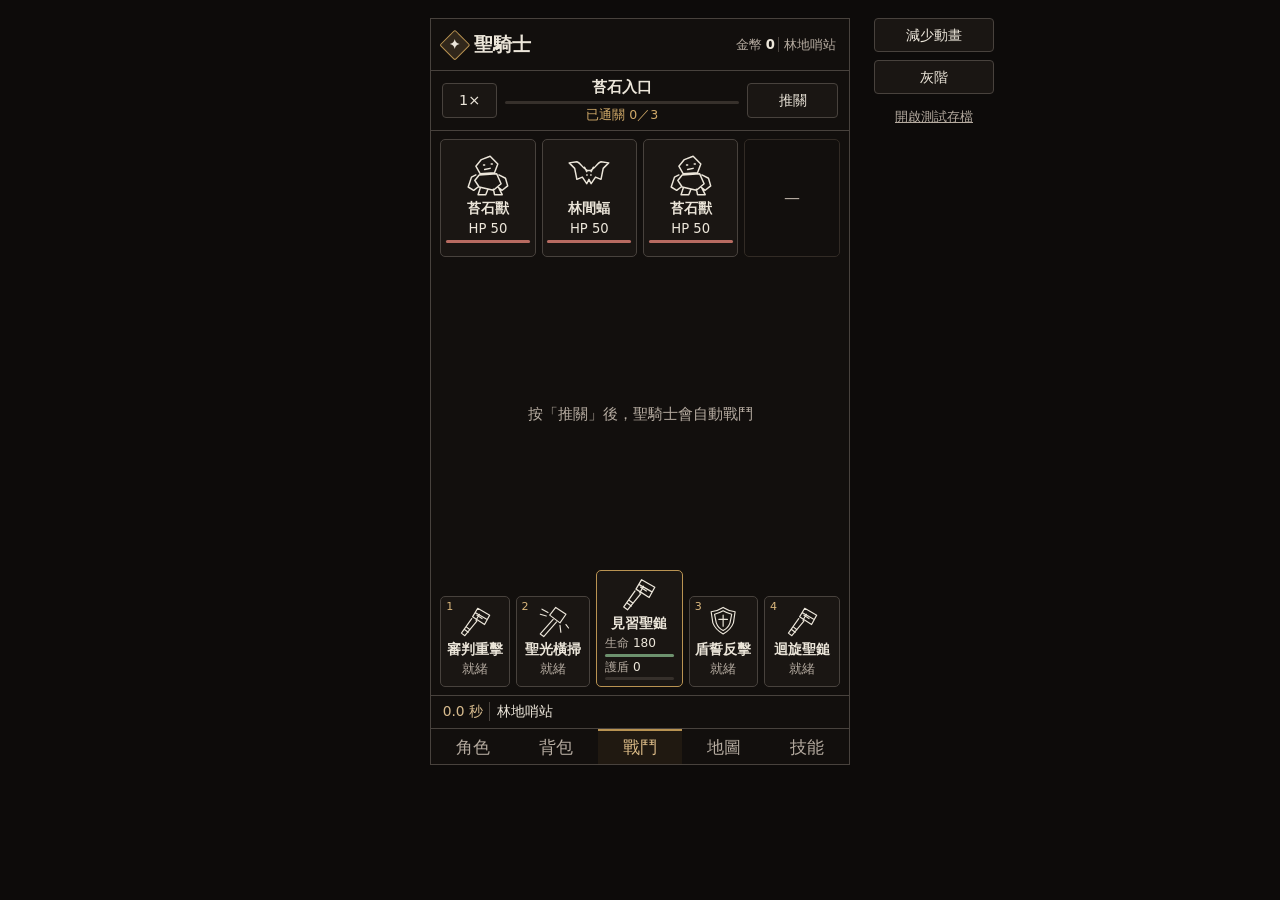
==== showcase/play/index.html @ ff89502d "Add playable Paladin idle slice" ====
<!doctype html>
<html lang="zh-Hant">
<head>
  <meta charset="utf-8">
  <meta name="viewport" content="width=device-width, initial-scale=1">
  <title>聖騎士・林地哨站｜Maple Idle</title>
  <link rel="stylesheet" href="../art/03/style.css">
  <link rel="stylesheet" href="./play.css">
  <script type="module" src="./app.mjs"></script>
</head>
<body>
<main class="layout">
  <section class="game" aria-label="聖騎士戰鬥">
    <header class="hud">
      <h1><span class="rank" aria-hidden="true"><span>✦</span></span>聖騎士</h1>
      <p>金幣 <b id="gold">0</b><span id="zone">林地哨站</span></p>
    </header>
    <section class="progress" aria-label="戰鬥進度">
      <button id="speed" type="button" aria-label="四倍速" aria-pressed="false">1×</button>
      <div><strong id="battle-status">苔石入口</strong><div id="progress" class="meter progress-meter" aria-hidden="true"></div><small id="stage-status">林地哨站</small></div>
      <button id="action" type="button">推關</button>
    </section>
    <section class="enemies" id="enemies" aria-label="敵方"></section>
    <section id="field" class="field" aria-label="技能特效">
      <div class="event">
        <svg class="effect" viewBox="0 0 100 110" aria-hidden="true">
          <g class="fx block"><path class="beam" d="M50 2 48 67"/><path class="trace" d="M18 71Q49 98 82 71M24 76Q51 92 74 77M39 68l-5-5m30 4 5-7m-24 8-1-7m11 8 3-9"/></g>
          <g class="fx hit"><path class="trace" d="M14 80Q47 62 83 23M21 78Q65 62 91 22M56 28l4-9m-35 35-10 3m56 7 10 2M43 66l-6 9"/></g>
          <g class="fx ice"><path class="trace" d="M20 42V25h17m26 0h17v17m0 30v17H63m-26 0H20V72M35 73l30-32m-30 0 30 32"/></g>
          <g class="fx buff"><path class="trace" d="m50 18 7 31 29 8-29 8-7 31-7-31-29-8 29-8ZM25 31l9 10m41-10L65 41m10 41L65 72m-40 10 9-10"/></g>
        </svg>
        <div class="event-copy"><strong id="effect-label"></strong><span id="effect-detail"></span></div>
      </div>
      <p id="field-note" class="field-note">按「推關」後，聖騎士會自動戰鬥</p>
    </section>
    <section class="allies" id="allies" aria-label="我方技能與武器"></section>
    <footer class="bottom">
      <p class="report"><time id="report-time">0.0 秒</time><span id="report-text">林地哨站</span></p>
      <nav aria-label="遊戲頁籤">
        <button type="button" data-panel="character">角色</button><button type="button" data-panel="bag">背包</button><button type="button" data-panel="battle" aria-current="page">戰鬥</button><button type="button" data-panel="map">地圖</button><button type="button" data-panel="skills">技能</button>
      </nav>
    </footer>
  </section>
  <aside class="tools" aria-label="顯示設定">
    <button type="button" id="motion" aria-pressed="false">減少動畫</button>
    <button type="button" id="gray" aria-pressed="false">灰階</button>
    <a id="tester" href="./?test=1">開啟測試存檔</a>
  </aside>
</main>
<dialog id="panel" aria-labelledby="panel-title">
  <header><h2 id="panel-title"></h2><form method="dialog"><button>返回戰鬥</button></form></header>
  <p id="notice" role="status"></p>
  <div id="panel-body"></div>
</dialog>
</body>
</html>
---- showcase/art/03/style.css ----
:root {
  color-scheme: dark;
  --field: #120f0d;
  --surface: #1a1613;
  --line: #48423d;
  --gold: #b99352;
  --text: #ece6da;
  --muted: #b5aba0;
  font: 16px/1.35 system-ui, "Microsoft JhengHei", sans-serif;
  color: var(--text);
  background: #0d0b0a;
}
* { box-sizing: border-box; }
body { margin: 0; }
body.gray { filter: grayscale(1); }
button { font: inherit; color: inherit; background: var(--surface); border: 1px solid var(--line); border-radius: 4px; cursor: pointer; }
button:hover { border-color: var(--gold); }
button:focus-visible { outline: 2px solid #ead2a3; outline-offset: 2px; z-index: 1; }
button[aria-pressed=true] { border-color: var(--gold); color: #e7c78d; }
.layout { position: relative; max-width: 420px; margin: 18px auto; }
.game { width: 100%; aspect-ratio: 9 / 16; display: grid; grid-template-rows: 6.3% 7.2% 18.8% 40.8% 17.7% 9.2%; background: var(--field); border: 1px solid var(--line); container-type: inline-size; }
.hud, .progress, .report { border-bottom: 1px solid var(--line); }
.hud { display: flex; align-items: center; justify-content: space-between; gap: 7px; padding: 0 3%; }
h1 { display: flex; align-items: center; gap: 9px; font-size: 4.6cqw; margin: 0; white-space: nowrap; }
.rank { display: inline-grid; place-items: center; width: 5.2cqw; height: 5.2cqw; border: 1px solid var(--gold); background: #31271b; transform: rotate(45deg); border-radius: 2px; }
.rank span { transform: rotate(-45deg); font-size: 3.2cqw; }
.hud p { color: var(--muted); font-size: 3.15cqw; margin: 0; white-space: nowrap; }
.hud p span { border-left: 1px solid var(--line); padding-left: .4em; margin-left: .25em; }
.progress { display: grid; grid-template-columns: 13% 1fr 13%; align-items: center; gap: 3%; padding: 0 2.6%; text-align: center; }
.progress button { min-height: 32px; font-size: 3.45cqw; }
.progress strong { display: block; font-size: 3.6cqw; font-weight: 600; }
.progress small { display: block; color: #d1aa69; font-size: 3.0cqw; }
.meter { height: 3px; width: 100%; background: #36302b; border-radius: 20px; }
.meter::before { display: block; content: ""; width: var(--fill,100%); height: 100%; background: var(--bar,#b86b61); border-radius: inherit; }
.progress-meter { --fill: 48%; --bar: var(--gold); margin: 3px 0; }
.enemies,.allies { display: grid; padding: 2% 2.2% 0; gap: 1.5%; min-height: 0; }
.enemies { grid-template-columns: repeat(4,minmax(0,1fr)); }
.allies { grid-template-columns: 1fr 1.07fr 1.25fr 1fr 1.09fr; align-items: end; padding-top: 0; padding-bottom: 2%; }
.slot { display: flex; flex-direction: column; justify-content: center; align-items: center; gap: 3px; min-width: 0; padding: 4px 5%; background: var(--surface); border: 1px solid var(--line); border-radius: 5px; text-align: center; }
.slot strong,.slot small { white-space: nowrap; }
.slot strong { font-size: 3.35cqw; font-weight: 600; }
.slot small { color: var(--muted); font-size: 3cqw; }
.slot .value { font-size: 3.15cqw; font-variant-numeric: tabular-nums; }
.icon { width: 10.5cqw; height: 10.5cqw; color: var(--text); flex: none; }
.icon svg { width: 100%; height: 100%; display: block; }
.fallen { color: var(--muted); }
.fallen .icon { opacity: .65; }
.boss,.core { border-color: var(--gold); }
#boss-state { color: #d9b67c; }
.boss.hit { outline: 1px solid #f5e2c0; }
.boss.hit .enemy-hp { background: #e4baa4; }
.boss.frozen .icon { color: #918e87; outline: 1px solid #a9c7cf; outline-offset: -3px; clip-path: polygon(0 0,33% 0,33% 8%,67% 8%,67% 0,100% 0,100% 33%,92% 33%,92% 67%,100% 67%,100% 100%,67% 100%,67% 92%,33% 92%,33% 100%,0 100%,0 67%,8% 67%,8% 33%,0 33%); }
.skill { height: 78%; width: 100%; }
.skill .icon { width: 8.2cqw; height: 8.2cqw; }
.skill[aria-pressed=true] small { color: #dfbd83; }
.core { height: 100%; }
.core .icon { width: 9cqw; height: 9cqw; }
.core.emphasis { box-shadow: inset 0 0 12px #8d622745; }
.resources { text-align: left; width: 100%; padding: 0 5%; font-size: 2.9cqw; color: var(--muted); }
.resources b { font-weight: 500; color: var(--text); }
.resources .meter { margin: 2px 0; }
.health { --bar: #6d926e; }
.shield { --bar: #73adb0; --fill: 29%; }
.field { position: relative; min-height: 0; color: #dbb470; }
.event { display: flex; position: absolute; top: 47%; left: 50%; transform: translate(-46%,-50%); align-items: end; gap: 5px; }
.effect { width: 23cqw; height: 25cqw; display: block; fill: none; stroke: currentColor; stroke-linejoin: round; stroke-linecap: round; stroke-width: 1.9; flex: none; }
.beam { stroke-width: 2.6; opacity: .6; }
.fx { display: none; }
.field[data-event=hit] .hit,.field[data-event=block] .block,.field[data-event=ice] .ice,.field[data-event=buff] .buff { display: block; }
.field[data-event=ice] { color: #bed6df; }
.event-copy { margin-bottom: 5.4cqw; white-space: nowrap; color: var(--text); font-size: 4.1cqw; }
.event-copy span { display: block; color: #8fc7ca; font-size: 3.4cqw; }
.event-copy span:empty { display: none; }
.field.play .beam,.field.play .trace { stroke-dasharray: 205; animation: ink 440ms ease-out both; }
.field.play .event-copy { animation: appear 300ms ease-out both; }
.field.fast.play .beam,.field.fast.play .trace,.field.fast.play .event-copy { animation-duration: 180ms; }
@keyframes ink { from { stroke-dashoffset: 205; opacity: 0; } to { stroke-dashoffset: 0; } }
@keyframes appear { from { opacity: 0; } to { opacity: 1; } }
@media(prefers-reduced-motion: reduce) { .field.play * { animation: none !important; } }
.bottom { display: grid; grid-template-rows: 48% 52%; border-top: 1px solid var(--line); }
.report { margin: 0; padding: 0 2.8%; display: flex; gap: .5em; align-items: center; white-space: nowrap; font-size: 3.3cqw; }
.report time { color: #d7bb8e; font-variant-numeric: tabular-nums; border-right: 1px solid var(--line); padding-right: .45em; }
nav { display: grid; grid-template-columns: repeat(5,1fr); }
nav button { background: none; border: 0; border-radius: 0; border-top: 2px solid transparent; color: var(--muted); font-size: 4cqw; }
nav button[aria-current] { border-top-color: var(--gold); color: #dcbc88; background: #201911; }
.tools { position: absolute; top: 0; left: calc(100% + 24px); display: grid; width: 120px; gap: 8px; }
.tools h2 { margin: 0 0 2px; font-size: 14px; color: var(--muted); }
.tools button, dialog button { padding: 5px 8px; font-size: 14px; min-height: 34px; }
dialog { background: var(--surface); color: var(--text); border: 1px solid var(--gold); max-width: min(340px,90vw); }
dialog::backdrop { background: #000a; }
dialog h2 { margin: 0; font-size: 20px; }
@media(max-width: 760px) {
  .layout { margin: 0 auto; }
  .tools { position: static; width: auto; display: flex; flex-wrap: wrap; justify-content: center; align-items: center; gap: 6px; padding: 8px 4px; }
  .tools h2 { margin: 0 4px 0 0; }
}
---- showcase/play/play.css ----
.game { grid-template-rows: 7% 8% 17% 42% 16.8% 9.2%; }
.hud h1 { font-family: Georgia, "Microsoft JhengHei", serif; }
.hud p b { color: var(--text); font-variant-numeric: tabular-nums; }
.progress { grid-template-columns: 14% 1fr 23%; gap: 2%; }
.progress button { min-height: 35px; }
.progress-meter { --fill: 0%; }
button:disabled, select:disabled { cursor: default; opacity: .54; }
.slot { gap: 2px; }
.slot.vacant { background: transparent; border-color: #322b25; color: var(--muted); }
.slot.hit { outline: 1px solid #e4baa4; }
.slot.charging { border-style: dashed; border-color: #d1aa69; }
.slot.interrupted { background: repeating-linear-gradient(135deg,#191612 0 5px,#292319 5px 6px); }
.slot .icon { max-height: 70%; }
.allies .skill, .allies .core { min-height: 0; }
.allies .skill strong { font-size: min(3.35cqw, 15px); }
.allies .skill { position: relative; min-height: 65px; }
.allies .skill .order { position: absolute; top: 3px; left: 5px; font-size: 2.65cqw; color: #d9b67c; }
.report span { min-width: 0; overflow: hidden; text-overflow: ellipsis; }
.report time { flex: none; }
.field-note { position: absolute; left: 8%; right: 8%; top: 47%; text-align: center; color: var(--muted); margin: 0; font-size: 3.7cqw; }
.field[data-event=charge], .field[data-event=hurt] { color: #e5a292; }
.field[data-event=charge] .buff, .field[data-event=hurt] .hit { display: block; }
.field[data-event]:not([data-event=""]) .effect { opacity: .9; }
body.reduce .field * { animation: none !important; }
body.gray dialog { filter: grayscale(1); }
.tools a { color: var(--muted); font-size: 13px; text-align: center; padding: 6px; }
.tools a:focus-visible { outline: 2px solid #ead2a3; }
dialog { width: min(480px, calc(100vw - 24px)); max-width: none; max-height: 88dvh; padding: 14px; }
dialog header { display: flex; gap: 6px; justify-content: space-between; align-items: center; }
dialog p { font-size: 14px; color: var(--muted); margin: 8px 0; }
dialog #notice:empty { display: none; }
dialog #notice { color: #e6c692; }
dialog h3 { margin: 14px 0 6px; font-size: 15px; color: #d9b67c; }
dialog ol { padding: 0; list-style: none; }
dialog li { margin: 0; }
dialog select { min-height: 34px; min-width: 0; max-width: 100%; font: inherit; font-size: 14px; color: inherit; background: #211b16; border: 1px solid var(--line); }
.sheet-row { display: flex; align-items: center; justify-content: space-between; gap: 8px; padding: 7px 0; border-bottom: 1px solid var(--line); }
.sheet-row small { display: block; color: var(--muted); }
.sheet-row strong { font-size: 14px; }
.sheet-actions { display: flex; align-items: center; gap: 5px; flex-wrap: wrap; }
.sheet-row .sheet-actions { justify-content: end; flex: none; }
.sheet-actions button { min-width: 34px; }
.item { border: 1px solid var(--line); margin-top: 8px; padding: 8px; }
.item .sheet-row:first-child { padding-top: 0; }
.item .sheet-row:last-child { border: 0; padding-bottom: 0; }
.affix { font-size: 14px; }
.log-list { margin: 4px 0; max-height: 42dvh; overflow: auto; font-size: 13px; }
.log-list li { padding: 4px 0; border-bottom: 1px solid var(--line); }
.log-list time { color: #d9b67c; padding-right: 6px; }
@media(max-width: 360px) {
  .sheet-row { gap: 4px; }
  dialog { padding: 10px; }
}
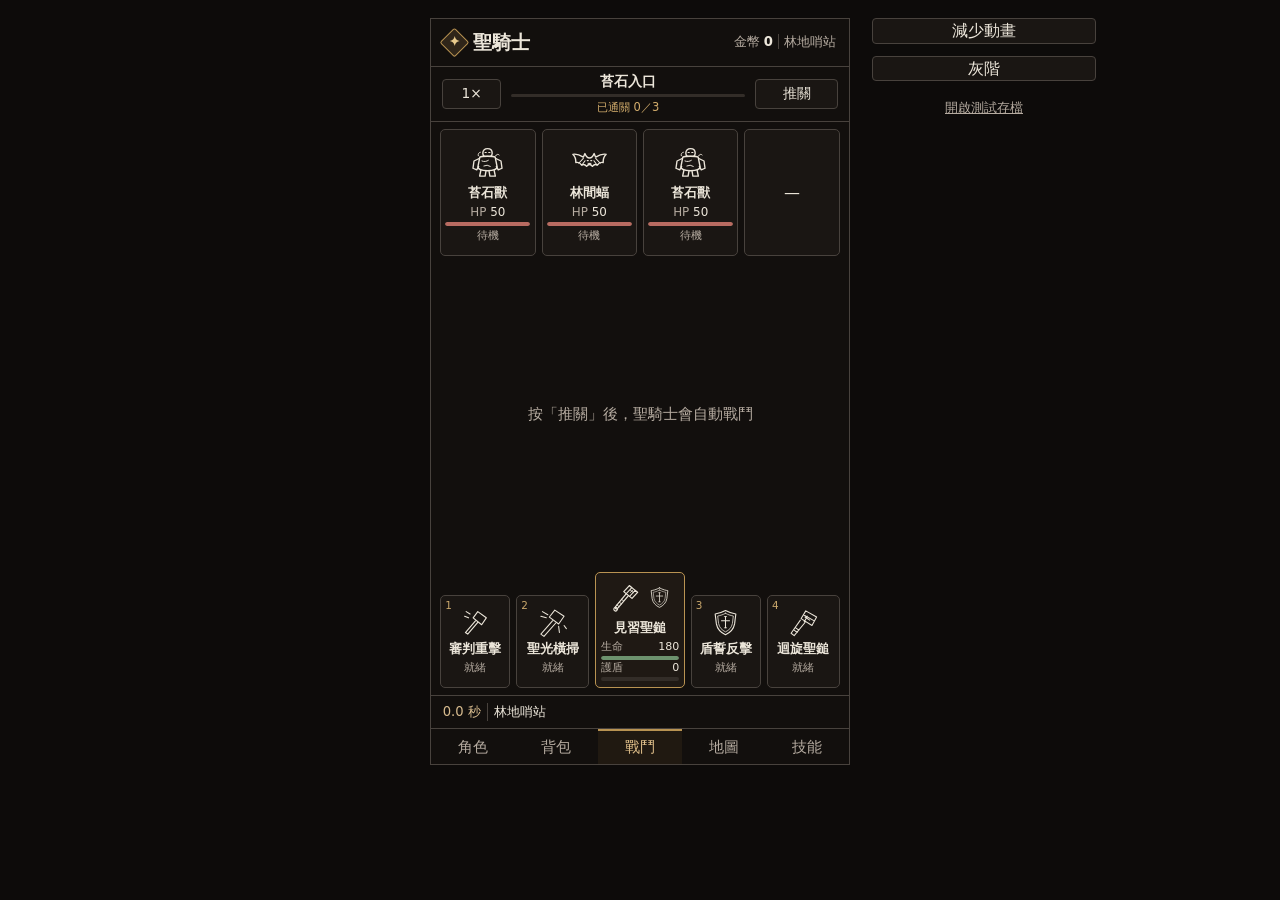
==== commit d2f364e6: "Integrate agy’s directional combat art into the playable Paladin battle" ====
--- a/showcase/play/index.html
+++ b/showcase/play/index.html
@@ -4,7 +4,7 @@
   <meta charset="utf-8">
   <meta name="viewport" content="width=device-width, initial-scale=1">
   <title>聖騎士・林地哨站｜Maple Idle</title>
-  <link rel="stylesheet" href="../art/03/style.css">
+  <link rel="stylesheet" href="./battle-art.css">
   <link rel="stylesheet" href="./play.css">
   <script type="module" src="./app.mjs"></script>
 </head>
@@ -17,20 +17,14 @@
     </header>
     <section class="progress" aria-label="戰鬥進度">
       <button id="speed" type="button" aria-label="四倍速" aria-pressed="false">1×</button>
-      <div><strong id="battle-status">苔石入口</strong><div id="progress" class="meter progress-meter" aria-hidden="true"></div><small id="stage-status">林地哨站</small></div>
+      <div class="progress-mid"><strong id="battle-status">苔石入口</strong><div id="progress" class="meter progress-meter" aria-hidden="true"></div><small id="stage-status">林地哨站</small></div>
       <button id="action" type="button">推關</button>
     </section>
     <section class="enemies" id="enemies" aria-label="敵方"></section>
     <section id="field" class="field" aria-label="技能特效">
-      <div class="event">
-        <svg class="effect" viewBox="0 0 100 110" aria-hidden="true">
-          <g class="fx block"><path class="beam" d="M50 2 48 67"/><path class="trace" d="M18 71Q49 98 82 71M24 76Q51 92 74 77M39 68l-5-5m30 4 5-7m-24 8-1-7m11 8 3-9"/></g>
-          <g class="fx hit"><path class="trace" d="M14 80Q47 62 83 23M21 78Q65 62 91 22M56 28l4-9m-35 35-10 3m56 7 10 2M43 66l-6 9"/></g>
-          <g class="fx ice"><path class="trace" d="M20 42V25h17m26 0h17v17m0 30v17H63m-26 0H20V72M35 73l30-32m-30 0 30 32"/></g>
-          <g class="fx buff"><path class="trace" d="m50 18 7 31 29 8-29 8-7 31-7-31-29-8 29-8ZM25 31l9 10m41-10L65 41m10 41L65 72m-40 10 9-10"/></g>
-        </svg>
-        <div class="event-copy"><strong id="effect-label"></strong><span id="effect-detail"></span></div>
-      </div>
+      <svg id="vfx-stage" class="vfx-stage" aria-hidden="true"></svg>
+      <div id="enemy-callouts" class="callout-band top-band" aria-hidden="true"></div>
+      <div id="ally-callouts" class="callout-band bottom-band" aria-hidden="true"></div>
       <p id="field-note" class="field-note">按「推關」後，聖騎士會自動戰鬥</p>
     </section>
     <section class="allies" id="allies" aria-label="我方技能與武器"></section>
--- a/showcase/play/battle-art.css
+++ b/showcase/play/battle-art.css
@@ -0,0 +1,514 @@
+:root {
+  color-scheme: dark;
+  --bg: #0d0b0a;
+  --field: #120f0d;
+  --surface: #1a1613;
+  --surface-raise: #231d18;
+  --line: #48423d;
+  --gold: #b99352;
+  --gold-bright: #e9cb8d;
+  --text: #ece6da;
+  --muted: #b5aba0;
+  --enemy-bar: #b86b61;
+  --enemy-strike: #d8907e;
+  --hp-bar: #6d926e;
+  --heal: #8cc290;
+  --shield-bar: #73adb0;
+  --interrupt: #bfd8e0;
+  font: 16px/1.35 system-ui, "Microsoft JhengHei", "Noto Sans TC", sans-serif;
+  color: var(--text);
+  background: var(--bg);
+}
+
+* { box-sizing: border-box; }
+body { margin: 0; background: var(--bg); color: var(--text); }
+body.gray { filter: grayscale(1); }
+
+button {
+  font: inherit;
+  color: inherit;
+  background: var(--surface);
+  border: 1px solid var(--line);
+  border-radius: 4px;
+  cursor: pointer;
+}
+button:hover:not(:disabled) { border-color: var(--gold); }
+button:disabled { cursor: default; opacity: 0.56; }
+button:focus-visible { outline: 2px solid #f0d7a4; outline-offset: 2px; z-index: 2; }
+button[aria-pressed="true"] {
+  border-color: var(--gold);
+  background: #2b2217;
+  color: var(--gold-bright);
+}
+
+.layout {
+  position: relative;
+  max-width: 420px;
+  margin: 18px auto;
+}
+
+/* 9:16 舞台：中央戰場嚴格維持 42% 高度 */
+.game {
+  width: 100%;
+  aspect-ratio: 9 / 16;
+  display: grid;
+  grid-template-rows: 6.4% 7.4% 18.2% 42.0% 16.8% 9.2%;
+  background: var(--field);
+  border: 1px solid var(--line);
+  container-type: inline-size;
+  overflow: hidden;
+}
+
+.hud, .progress, .report { border-bottom: 1px solid var(--line); }
+
+.hud {
+  display: flex;
+  align-items: center;
+  justify-content: space-between;
+  gap: 8px;
+  padding: 0 3%;
+}
+h1 {
+  display: flex;
+  align-items: center;
+  gap: 9px;
+  margin: 0;
+  font-family: Georgia, "Microsoft JhengHei", serif;
+  font-size: 4.5cqw;
+  white-space: nowrap;
+}
+.rank {
+  display: inline-grid;
+  place-items: center;
+  width: 5cqw;
+  height: 5cqw;
+  border: 1px solid var(--gold);
+  background: #2f2519;
+  transform: rotate(45deg);
+  border-radius: 2px;
+}
+.rank span { transform: rotate(-45deg); font-size: 3cqw; color: var(--gold-bright); }
+.hud p { margin: 0; font-size: 3.15cqw; color: var(--muted); white-space: nowrap; }
+.hud p b { color: var(--text); font-variant-numeric: tabular-nums; }
+.hud p span { border-left: 1px solid var(--line); padding-left: 0.45em; margin-left: 0.35em; }
+
+.progress {
+  display: grid;
+  grid-template-columns: 15% minmax(0, 1fr) 21%;
+  align-items: center;
+  gap: 2.5%;
+  padding: 0 2.6%;
+  text-align: center;
+}
+.progress button { min-height: 30px; font-size: 3.3cqw; padding: 2px 4px; white-space: nowrap; }
+.progress-mid { min-width: 0; overflow: hidden; }
+.progress-mid strong {
+  display: block;
+  font-size: 3.4cqw;
+  font-weight: 600;
+  white-space: nowrap;
+  overflow: hidden;
+  text-overflow: ellipsis;
+}
+.progress-mid small {
+  display: block;
+  font-size: 2.75cqw;
+  color: #d3ad6c;
+  white-space: nowrap;
+  overflow: hidden;
+  text-overflow: ellipsis;
+}
+
+.meter {
+  height: 3.5px;
+  width: 100%;
+  background: #332d28;
+  border-radius: 10px;
+  overflow: hidden;
+  position: relative;
+}
+.meter::before {
+  content: "";
+  display: block;
+  width: var(--fill, 100%);
+  height: 100%;
+  background: var(--bar, var(--enemy-bar));
+  border-radius: inherit;
+  transition: width 220ms ease-out;
+}
+.progress-meter { --fill: 52%; --bar: var(--gold); margin: 3px 0; }
+.health { --bar: var(--hp-bar); }
+.shield { --bar: var(--shield-bar); }
+
+/* 上排敵槽與下排我方槽 */
+.enemies, .allies {
+  display: grid;
+  gap: 1.5%;
+  min-height: 0;
+  padding: 0 2.2%;
+}
+.enemies {
+  grid-template-columns: repeat(4, minmax(0, 1fr));
+  padding-top: 1.8%;
+  padding-bottom: 0.4%;
+}
+.allies {
+  grid-template-columns: 1fr 1.04fr 1.28fr 1fr 1.04fr;
+  align-items: end;
+  padding-top: 0.4%;
+  padding-bottom: 1.8%;
+}
+
+.slot {
+  position: relative;
+  display: flex;
+  flex-direction: column;
+  justify-content: center;
+  align-items: center;
+  gap: 2px;
+  min-width: 0;
+  padding: 4px 4.5%;
+  background: var(--surface);
+  border: 1px solid var(--line);
+  border-radius: 5px;
+  text-align: center;
+  transition: border-color 140ms ease, box-shadow 140ms ease, background-color 140ms ease;
+}
+
+.slot-icon {
+  width: 9.8cqw;
+  height: 9.8cqw;
+  flex: none;
+  position: relative;
+  display: grid;
+  place-items: center;
+}
+.slot-icon img, .slot-icon svg {
+  width: 100%;
+  height: 100%;
+  display: block;
+  object-fit: contain;
+}
+.slot-name { font-size: 3.15cqw; font-weight: 600; white-space: nowrap; }
+.slot-hp { font-size: 2.85cqw; color: var(--muted); white-space: nowrap; font-variant-numeric: tabular-nums; }
+.slot-hp b { color: var(--text); font-weight: 500; }
+.slot-state, .slot-cd { font-size: 2.75cqw; color: var(--muted); white-space: nowrap; }
+
+.enemy.boss { border-color: #7e6540; }
+.enemy.fallen { opacity: 0.62; background: #151210; }
+
+/* 敵方狀態標記：蓄力 / 出手 / 受擊 / 打斷（均限於槽框外緣與頭像，不遮名字與血條） */
+.slot.source-active {
+  border-color: var(--gold-bright);
+  box-shadow: inset 0 0 0 1px var(--gold), 0 0 0 1px #b9935255;
+  background: #271f15;
+}
+.slot.source-active .slot-cd,
+.slot.source-active .slot-state { color: var(--gold-bright); }
+
+.slot.enemy-source {
+  border-color: var(--enemy-strike);
+  box-shadow: inset 0 0 0 1px var(--enemy-strike);
+  background: #261916;
+}
+.slot.enemy-source .slot-state { color: #f0b5a6; }
+
+.slot.charging {
+  border-style: dashed;
+  border-width: 1.5px;
+  border-color: var(--gold-bright);
+  background: #241b12;
+}
+.slot.charging .slot-state { color: var(--gold-bright); font-weight: 600; }
+
+.slot.hit-target {
+  border-color: #f3dfc0;
+  box-shadow: inset 0 0 0 1px #f3dfc0;
+  background: #29211b;
+}
+.slot.hit-target .enemy-hp { background: #6b4e45; }
+
+.slot.counter-target {
+  border-color: var(--gold-bright);
+  box-shadow: inset 0 0 0 1px var(--gold-bright);
+  background: #282016;
+}
+
+/* 打斷：四角實心 L 型角框（包在敵槽四角）＋斜紋底，解除蓄力虛線 */
+.slot.interrupted {
+  border-color: var(--interrupt);
+  border-style: solid;
+  background: repeating-linear-gradient(135deg, #181a1b 0 6px, #24282b 6px 7px);
+}
+.slot.interrupted::before,
+.slot.interrupted::after {
+  content: "";
+  position: absolute;
+  inset: -2px;
+  pointer-events: none;
+  border-radius: 5px;
+}
+.slot.interrupted::before {
+  background:
+    linear-gradient(var(--interrupt), var(--interrupt)) left top / 11px 2.5px no-repeat,
+    linear-gradient(var(--interrupt), var(--interrupt)) left top / 2.5px 11px no-repeat,
+    linear-gradient(var(--interrupt), var(--interrupt)) right top / 11px 2.5px no-repeat,
+    linear-gradient(var(--interrupt), var(--interrupt)) right top / 2.5px 11px no-repeat;
+}
+.slot.interrupted::after {
+  background:
+    linear-gradient(var(--interrupt), var(--interrupt)) left bottom / 11px 2.5px no-repeat,
+    linear-gradient(var(--interrupt), var(--interrupt)) left bottom / 2.5px 11px no-repeat,
+    linear-gradient(var(--interrupt), var(--interrupt)) right bottom / 11px 2.5px no-repeat,
+    linear-gradient(var(--interrupt), var(--interrupt)) right bottom / 2.5px 11px no-repeat;
+}
+.slot.interrupted .slot-icon img { opacity: 0.65; filter: grayscale(1); }
+.slot.interrupted .slot-state { color: var(--interrupt); font-weight: 600; }
+
+/* 我方核心與技能槽 */
+.skill { height: 80%; width: 100%; }
+.skill .slot-icon { width: 7.4cqw; height: 7.4cqw; color: var(--text); }
+.skill .order {
+  position: absolute;
+  top: 2px;
+  left: 4px;
+  font-size: 2.5cqw;
+  color: #c9a76b;
+  font-variant-numeric: tabular-nums;
+}
+
+.core {
+  height: 100%;
+  border-color: var(--gold);
+  background: #1f1914;
+  padding: 4px 5%;
+}
+.core-emblems {
+  display: flex;
+  align-items: center;
+  justify-content: center;
+  gap: 3px;
+  height: 9.2cqw;
+}
+.emblem-hammer { width: 8.6cqw; height: 8.6cqw; display: block; }
+.emblem-shield { width: 6.2cqw; height: 6.2cqw; display: block; opacity: 0.92; }
+
+.core.core-hurt {
+  border-color: var(--enemy-strike);
+  box-shadow: inset 0 0 0 1.5px var(--enemy-strike);
+  background: #2a1a17;
+}
+.core.core-block {
+  border-color: var(--gold-bright);
+  box-shadow: inset 0 0 0 1.5px var(--gold-bright), inset 0 6px 10px -6px #e9cb8d88;
+  background: #272016;
+}
+.core.core-heal {
+  border-color: var(--heal);
+  box-shadow: inset 0 0 0 1.5px var(--heal);
+  background: #18231a;
+}
+
+.resources { width: 100%; display: grid; gap: 1.5px; margin-top: 1px; }
+.res-line {
+  display: flex;
+  justify-content: space-between;
+  font-size: 2.65cqw;
+  color: var(--muted);
+  font-variant-numeric: tabular-nums;
+}
+.res-line b { color: var(--text); font-weight: 500; }
+
+/* 中央 42% 留白戰場：平時完全純淨，僅在出手瞬間承載短軌跡與貼槽落點 */
+.field {
+  position: relative;
+  min-height: 0;
+  overflow: hidden;
+  background: var(--field);
+}
+
+.vfx-stage {
+  position: absolute;
+  inset: 0;
+  width: 100%;
+  height: 100%;
+  display: block;
+  pointer-events: none;
+}
+
+.callout-band {
+  position: absolute;
+  left: 0;
+  right: 0;
+  pointer-events: none;
+  z-index: 2;
+}
+.top-band { top: 4px; height: 28px; }
+.bottom-band { bottom: 4px; height: 30px; }
+
+.callout {
+  position: absolute;
+  transform: translateX(-50%);
+  display: inline-flex;
+  align-items: center;
+  gap: 3px;
+  padding: 2px 6px;
+  border-radius: 3px;
+  background: #14110ee8;
+  border: 1px solid var(--line);
+  font-size: 3.35cqw;
+  font-weight: 700;
+  line-height: 1.15;
+  white-space: nowrap;
+  font-variant-numeric: tabular-nums;
+  opacity: 0;
+}
+.callout.show { opacity: 1; }
+.callout .dir-glyph { font-size: 2.6cqw; opacity: 0.9; }
+
+.callout.tone-hit { border-color: #d6b681; color: #f6e7c8; }
+.callout.tone-counter { border-color: var(--gold-bright); color: var(--gold-bright); }
+.callout.tone-hurt { border-color: var(--enemy-strike); color: #f4b7a7; }
+.callout.tone-block { border-color: var(--gold-bright); color: #fff1d0; background: #221b12f2; }
+.callout.tone-heal { border-color: var(--heal); color: #b7e2ba; background: #142016f2; }
+.callout.tone-interrupt { border-color: var(--interrupt); color: #dff2f7; background: #152024f2; }
+
+/* 軌跡線條動效（1× / 4× 由 --dur 控制，減少動畫時完全靜態） */
+.fx-stroke {
+  fill: none;
+  stroke-linecap: round;
+  stroke-linejoin: round;
+}
+.fx-anim-draw {
+  stroke-dasharray: var(--len, 180);
+  stroke-dashoffset: var(--len, 180);
+  animation: draw-trail var(--dur, 280ms) cubic-bezier(0.2, 0.75, 0.25, 1) var(--delay, 0ms) forwards;
+}
+.fx-anim-pop {
+  opacity: 0;
+  animation: pop-in var(--pop-dur, 180ms) ease-out var(--delay, 0ms) forwards;
+}
+.callout.animate-pop {
+  animation: callout-in var(--pop-dur, 180ms) ease-out var(--delay, 0ms) forwards;
+}
+
+@keyframes draw-trail {
+  0% { stroke-dashoffset: var(--len, 180); opacity: 0.25; }
+  75% { opacity: 1; }
+  100% { stroke-dashoffset: 0; opacity: 0.95; }
+}
+@keyframes pop-in {
+  from { opacity: 0; }
+  to { opacity: 1; }
+}
+@keyframes callout-in {
+  from { opacity: 0; transform: translateX(-50%) translateY(3px); }
+  to { opacity: 1; transform: translateX(-50%) translateY(0); }
+}
+
+/* 減少動畫模式：零閃動，呈現靜態方向符號、細虛線指引與落點 */
+body.reduce .fx-anim-draw,
+body.reduce .fx-anim-pop,
+body.reduce .callout.animate-pop,
+body.reduce .meter::before {
+  animation: none !important;
+  transition: none !important;
+  stroke-dashoffset: 0 !important;
+  opacity: 1 !important;
+}
+@media (prefers-reduced-motion: reduce) {
+  .fx-anim-draw, .fx-anim-pop, .callout.animate-pop, .meter::before {
+    animation: none !important;
+    transition: none !important;
+    stroke-dashoffset: 0 !important;
+    opacity: 1 !important;
+  }
+}
+
+/* 底部單行戰報＋五頁籤 */
+.bottom {
+  display: grid;
+  grid-template-rows: 48% 52%;
+  border-top: 1px solid var(--line);
+}
+.report {
+  margin: 0;
+  padding: 0 2.8%;
+  display: flex;
+  align-items: center;
+  gap: 0.5em;
+  white-space: nowrap;
+  font-size: 3.15cqw;
+  overflow: hidden;
+}
+.report time {
+  color: #d7bb8e;
+  font-variant-numeric: tabular-nums;
+  border-right: 1px solid var(--line);
+  padding-right: 0.45em;
+  flex: none;
+}
+.report span { min-width: 0; overflow: hidden; text-overflow: ellipsis; }
+
+nav { display: grid; grid-template-columns: repeat(5, 1fr); }
+nav button {
+  background: none;
+  border: 0;
+  border-radius: 0;
+  border-top: 2px solid transparent;
+  color: var(--muted);
+  font-size: 3.7cqw;
+}
+nav button[aria-current="page"] {
+  border-top-color: var(--gold);
+  color: #dfbf8a;
+  background: #201911;
+}
+
+/* 右側（桌面）／下方（手機）控制面板 */
+.tools {
+  position: absolute;
+  top: 0;
+  left: calc(100% + 22px);
+  width: 224px;
+  display: grid;
+  gap: 12px;
+}
+.tool-group {
+  background: var(--surface);
+  border: 1px solid var(--line);
+  border-radius: 6px;
+  padding: 10px;
+}
+.tool-group h2 {
+  margin: 0 0 8px;
+  font-size: 13px;
+  font-weight: 600;
+  color: var(--gold-bright);
+}
+.scenario-list { display: grid; gap: 6px; }
+.scenario-list button {
+  text-align: left;
+  padding: 6px 9px;
+  font-size: 13.5px;
+  min-height: 34px;
+}
+.toggle-row { display: flex; flex-wrap: wrap; gap: 6px; }
+.toggle-row button { flex: 1 1 46%; padding: 6px 8px; font-size: 13px; min-height: 34px; }
+
+.legend ul { list-style: none; margin: 0; padding: 0; display: grid; gap: 5px; font-size: 12.5px; color: var(--muted); }
+.legend li { display: flex; justify-content: space-between; gap: 8px; }
+.legend li span { color: var(--text); font-weight: 600; }
+
+@media (max-width: 760px) {
+  .layout { margin: 0 auto; max-width: 420px; }
+  .tools {
+    position: static;
+    width: 100%;
+    padding: 8px 6px 14px;
+    gap: 8px;
+  }
+  .scenario-list { grid-template-columns: repeat(2, minmax(0, 1fr)); }
+  .scenario-list button[data-scene="simultaneous"] { grid-column: span 2; }
+  .legend ul { grid-template-columns: repeat(2, minmax(0, 1fr)); }
+}
--- a/showcase/play/play.css
+++ b/showcase/play/play.css
@@ -1,31 +1,8 @@
-.game { grid-template-rows: 7% 8% 17% 42% 16.8% 9.2%; }
-.hud h1 { font-family: Georgia, "Microsoft JhengHei", serif; }
-.hud p b { color: var(--text); font-variant-numeric: tabular-nums; }
-.progress { grid-template-columns: 14% 1fr 23%; gap: 2%; }
-.progress button { min-height: 35px; }
-.progress-meter { --fill: 0%; }
-button:disabled, select:disabled { cursor: default; opacity: .54; }
-.slot { gap: 2px; }
-.slot.vacant { background: transparent; border-color: #322b25; color: var(--muted); }
-.slot.hit { outline: 1px solid #e4baa4; }
-.slot.charging { border-style: dashed; border-color: #d1aa69; }
-.slot.interrupted { background: repeating-linear-gradient(135deg,#191612 0 5px,#292319 5px 6px); }
-.slot .icon { max-height: 70%; }
-.allies .skill, .allies .core { min-height: 0; }
-.allies .skill strong { font-size: min(3.35cqw, 15px); }
-.allies .skill { position: relative; min-height: 65px; }
-.allies .skill .order { position: absolute; top: 3px; left: 5px; font-size: 2.65cqw; color: #d9b67c; }
-.report span { min-width: 0; overflow: hidden; text-overflow: ellipsis; }
-.report time { flex: none; }
 .field-note { position: absolute; left: 8%; right: 8%; top: 47%; text-align: center; color: var(--muted); margin: 0; font-size: 3.7cqw; }
-.field[data-event=charge], .field[data-event=hurt] { color: #e5a292; }
-.field[data-event=charge] .buff, .field[data-event=hurt] .hit { display: block; }
-.field[data-event]:not([data-event=""]) .effect { opacity: .9; }
-body.reduce .field * { animation: none !important; }
 body.gray dialog { filter: grayscale(1); }
 .tools a { color: var(--muted); font-size: 13px; text-align: center; padding: 6px; }
 .tools a:focus-visible { outline: 2px solid #ead2a3; }
-dialog { width: min(480px, calc(100vw - 24px)); max-width: none; max-height: 88dvh; padding: 14px; }
+dialog { color: var(--text); background: var(--surface); border: 1px solid var(--line); width: min(480px, calc(100vw - 24px)); max-width: none; max-height: 88dvh; padding: 14px; }
 dialog header { display: flex; gap: 6px; justify-content: space-between; align-items: center; }
 dialog p { font-size: 14px; color: var(--muted); margin: 8px 0; }
 dialog #notice:empty { display: none; }
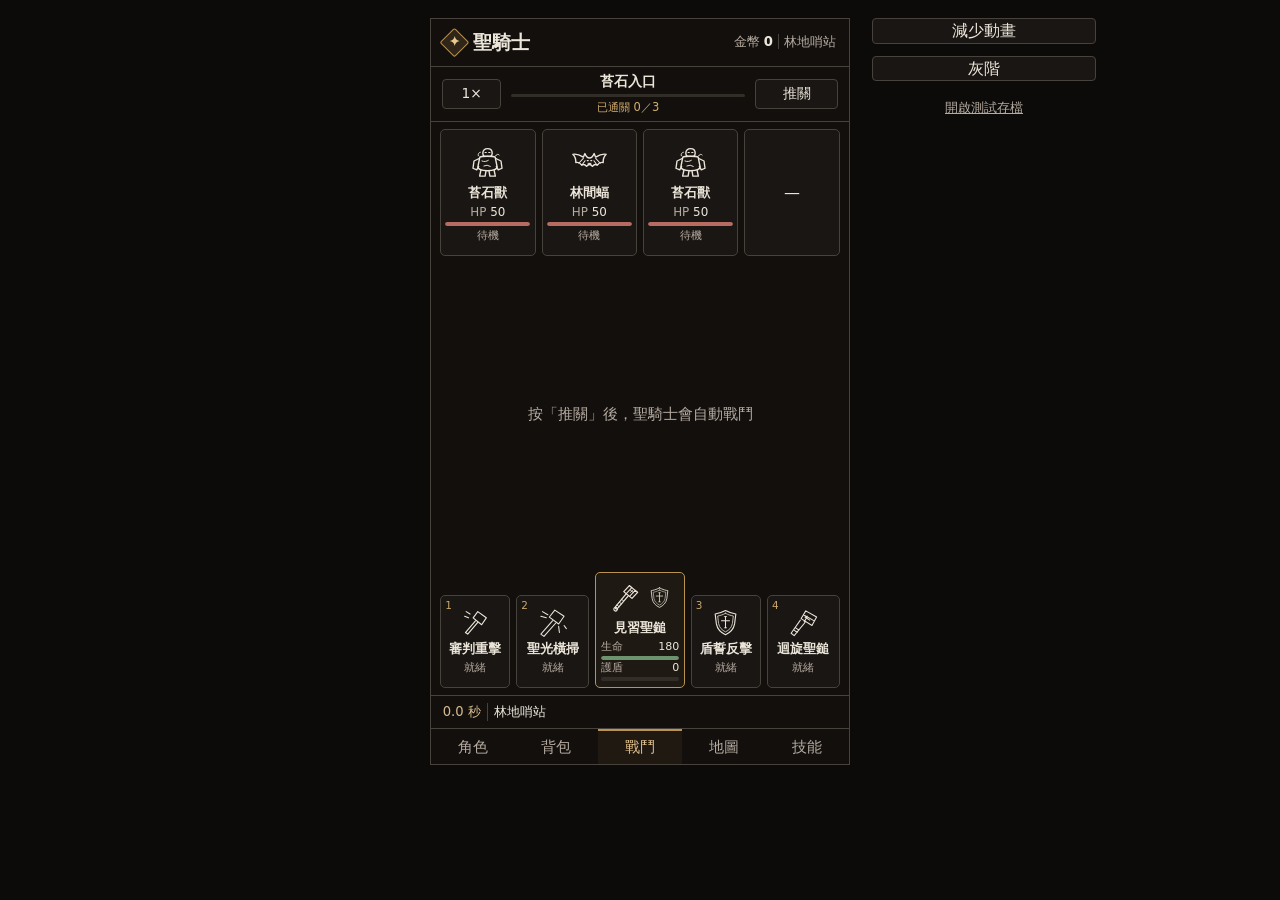
==== commit 04e9412a: "Distinguish Paladin skill impacts and clear stale battle effects" ====
--- a/showcase/play/index.html
+++ b/showcase/play/index.html
@@ -3,6 +3,7 @@
 <head>
   <meta charset="utf-8">
   <meta name="viewport" content="width=device-width, initial-scale=1">
+  <link rel="preload" href="./assets/tombstone.svg" as="image" type="image/svg+xml">
   <title>聖騎士・林地哨站｜Maple Idle</title>
   <link rel="stylesheet" href="./battle-art.css">
   <link rel="stylesheet" href="./play.css">
